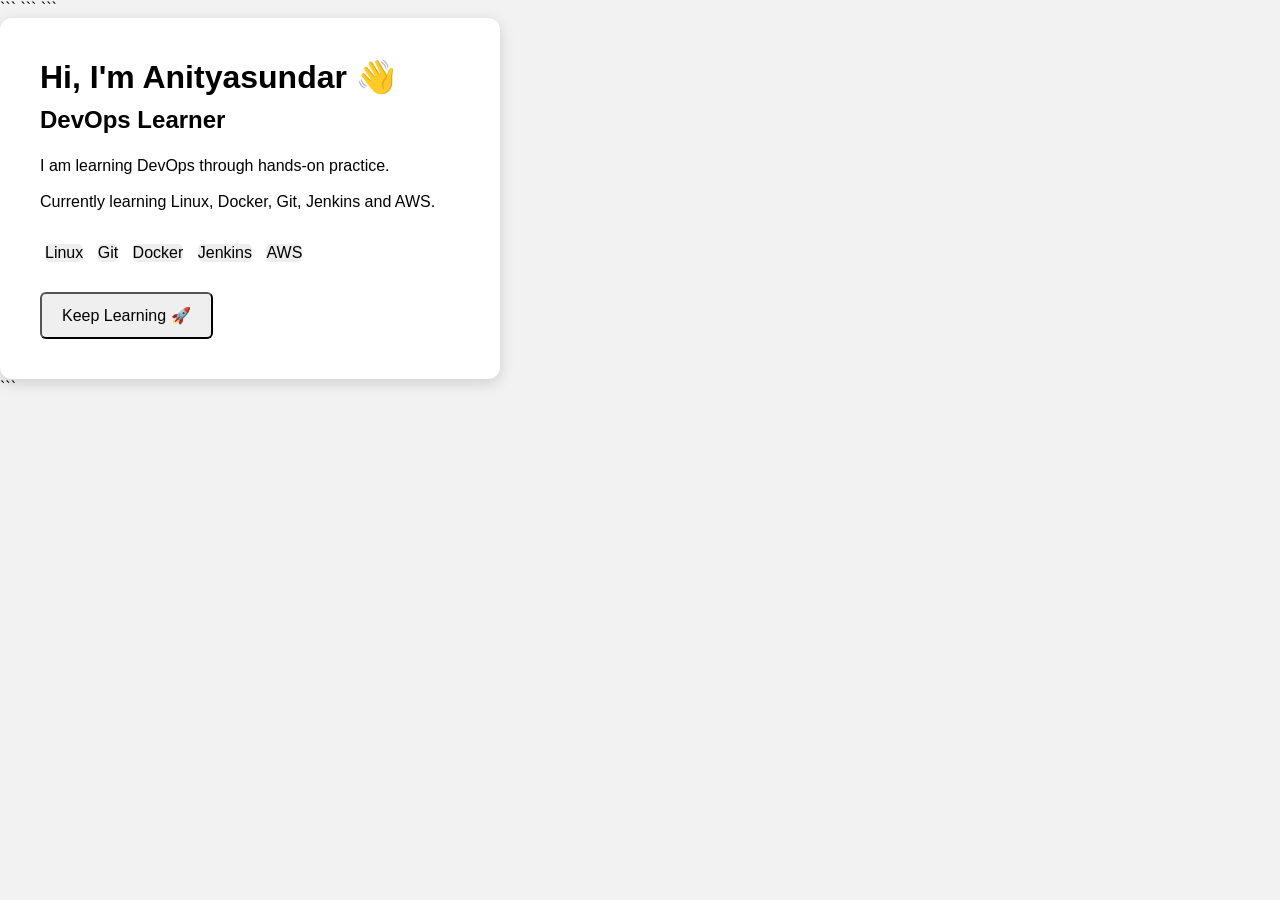
==== simple-website/index.html @ 475d5f2b "new" ====
<!DOCTYPE html>

<html lang="en">
<head>
    <meta charset="UTF-8">
    <meta name="viewport" content="width=device-width, initial-scale=1.0">
    <title>My DevOps Profile</title>

```
<link rel="stylesheet" href="style.css">
```

</head>

<body>

```
<div class="profile-card">

    <h1>Hi, I'm Anityasundar 👋</h1>

    <h2>DevOps Learner</h2>

    <p>
        I am learning DevOps through hands-on practice.
    </p>

    <p>
        Currently learning Linux, Docker, Git, Jenkins and AWS.
    </p>

    <div class="skills">
        <span>Linux</span>
        <span>Git</span>
        <span>Docker</span>
        <span>Jenkins</span>
        <span>AWS</span>
    </div>

    <button>Keep Learning 🚀</button>

</div>
```

</body>
</html>
---- simple-website/style.css ----
* {
  margin: 0;
  padding: 0;
  box-sizing: border-box;
  }

body {
font-family: Arial, sans-serif;
background: #f2f2f2;

```
display: flex;
justify-content: center;
align-items: center;

min-height: 100vh;
```

}

.profile-card {
background: white;
width: 500px;
padding: 40px;

```
text-align: center;

border-radius: 12px;
box-shadow: 0 4px 15px rgba(0, 0, 0, 0.15);
```

}

h1 {
margin-bottom: 10px;
}

h2 {
margin-bottom: 20px;
}

p {
margin-bottom: 12px;
line-height: 1.5;
}

.skills {
margin: 25px 0;
}

.skills span {
display: inline-block;

```
padding: 8px 12px;
margin: 5px;

border-radius: 5px;
background: #eeeeee;
```

}

button {
padding: 12px 20px;

```
border: none;
border-radius: 6px;

cursor: pointer;
font-size: 16px;
```

}
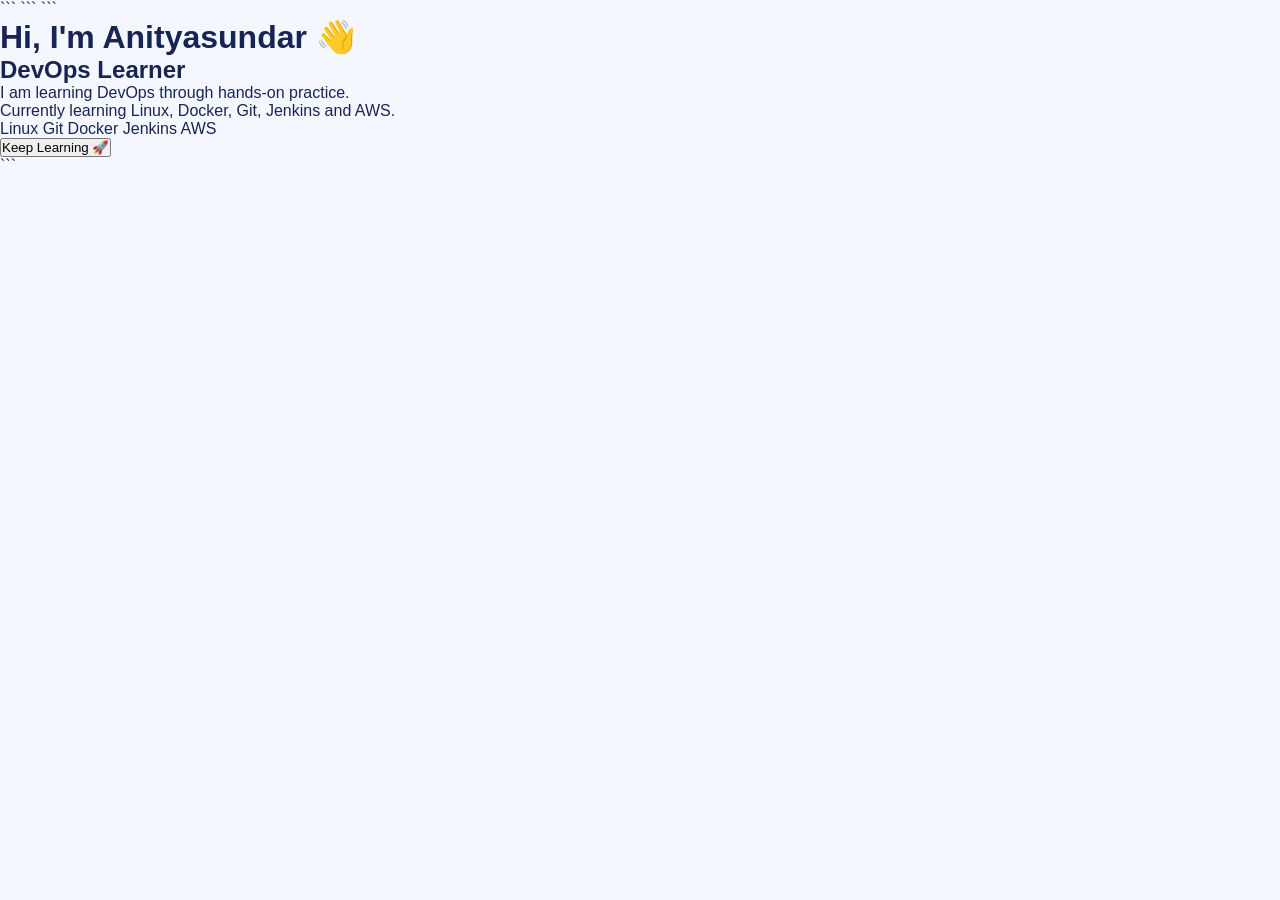
==== commit cd437c38: "NewVersion:2.0" ====
--- a/simple-website/index.html
+++ b/simple-website/index.html
@@ -37,7 +37,9 @@
         <span>AWS</span>
     </div>
 
-    <button>Keep Learning 🚀</button>
+    <button onclick="window.location.href='learning.html'">
+    Keep Learning 🚀
+</button>
 
 </div>
 ```
--- a/simple-website/style.css
+++ b/simple-website/style.css
@@ -1,77 +1,442 @@
 * {
-  margin: 0;
-  padding: 0;
-  box-sizing: border-box;
-  }
+    margin: 0;
+    padding: 0;
+    box-sizing: border-box;
+}
 
 body {
-font-family: Arial, sans-serif;
-background: #f2f2f2;
-
-```
-display: flex;
-justify-content: center;
-align-items: center;
-
-min-height: 100vh;
-```
-
-}
-
-.profile-card {
-background: white;
-width: 500px;
-padding: 40px;
-
-```
-text-align: center;
-
-border-radius: 12px;
-box-shadow: 0 4px 15px rgba(0, 0, 0, 0.15);
-```
-
-}
-
-h1 {
-margin-bottom: 10px;
-}
-
-h2 {
-margin-bottom: 20px;
-}
-
-p {
-margin-bottom: 12px;
-line-height: 1.5;
-}
-
-.skills {
-margin: 25px 0;
-}
-
-.skills span {
-display: inline-block;
-
-```
-padding: 8px 12px;
-margin: 5px;
-
-border-radius: 5px;
-background: #eeeeee;
-```
-
-}
-
-button {
-padding: 12px 20px;
-
-```
-border: none;
-border-radius: 6px;
-
-cursor: pointer;
-font-size: 16px;
-```
-
-}
-
+    font-family: Arial, sans-serif;
+    background: #f5f7ff;
+    color: #172554;
+}
+
+
+/* =========================
+   NAVBAR
+========================= */
+
+.navbar {
+    height: 70px;
+
+    background: linear-gradient(
+        90deg,
+        #111827,
+        #1e3a8a
+    );
+
+    color: white;
+
+    display: flex;
+    align-items: center;
+    justify-content: space-between;
+
+    padding: 0 8%;
+}
+
+.logo {
+    font-size: 24px;
+    font-weight: bold;
+}
+
+.logo span {
+    color: #38bdf8;
+}
+
+.nav-links {
+    display: flex;
+    gap: 30px;
+}
+
+.nav-links a {
+    color: white;
+    text-decoration: none;
+    font-weight: bold;
+
+    padding: 10px 16px;
+
+    border-radius: 20px;
+}
+
+.nav-links a:hover {
+    background: #2563eb;
+}
+
+
+/* =========================
+   HERO
+========================= */
+
+.hero {
+    min-height: 280px;
+
+    background:
+        linear-gradient(
+            135deg,
+            #172554,
+            #312e81,
+            #7c3aed
+        );
+
+    color: white;
+
+    display: flex;
+    align-items: center;
+    justify-content: space-between;
+
+    padding: 50px 10%;
+}
+
+.small-title {
+    color: #facc15;
+
+    font-weight: bold;
+
+    letter-spacing: 2px;
+
+    margin-bottom: 15px;
+}
+
+.hero h1 {
+    font-size: 52px;
+
+    line-height: 1.1;
+
+    margin-bottom: 20px;
+}
+
+.hero h1 span {
+    display: block;
+
+    background: linear-gradient(
+        90deg,
+        #facc15,
+        #fb7185,
+        #c084fc
+    );
+
+    -webkit-background-clip: text;
+    color: transparent;
+}
+
+.hero p {
+    font-size: 20px;
+}
+
+.rocket {
+    font-size: 120px;
+
+    transform: rotate(-15deg);
+
+    animation: float 3s infinite ease-in-out;
+}
+
+@keyframes float {
+
+    0% {
+        transform: translateY(0) rotate(-15deg);
+    }
+
+    50% {
+        transform: translateY(-15px) rotate(-10deg);
+    }
+
+    100% {
+        transform: translateY(0) rotate(-15deg);
+    }
+}
+
+
+/* =========================
+   LEARNING SECTION
+========================= */
+
+.learning-section {
+    padding: 50px 8%;
+}
+
+.learning-section h2 {
+    font-size: 34px;
+
+    margin-bottom: 10px;
+}
+
+.subtitle {
+    color: #64748b;
+
+    margin-bottom: 30px;
+
+    font-size: 17px;
+}
+
+
+/* =========================
+   CARDS
+========================= */
+
+.cards {
+    display: grid;
+
+    grid-template-columns:
+        repeat(4, 1fr);
+
+    gap: 20px;
+}
+
+.card {
+    min-height: 230px;
+
+    padding: 28px;
+
+    border-radius: 20px;
+
+    position: relative;
+
+    transition:
+        transform 0.3s,
+        box-shadow 0.3s;
+
+    color: #172554;
+}
+
+.card:hover {
+    transform: translateY(-8px);
+
+    box-shadow:
+        0 15px 30px
+        rgba(0, 0, 0, 0.15);
+}
+
+.icon {
+    font-size: 55px;
+
+    margin-bottom: 15px;
+}
+
+.card h3 {
+    font-size: 25px;
+
+    margin-bottom: 10px;
+}
+
+.card p {
+    line-height: 1.5;
+
+    color: #334155;
+}
+
+.arrow {
+    position: absolute;
+
+    right: 20px;
+    bottom: 20px;
+
+    width: 38px;
+    height: 38px;
+
+    border-radius: 50%;
+
+    background: white;
+
+    display: flex;
+    align-items: center;
+    justify-content: center;
+
+    font-size: 22px;
+    font-weight: bold;
+}
+
+
+/* Individual colors */
+
+.docker {
+    background: linear-gradient(
+        135deg,
+        #bae6fd,
+        #dbeafe
+    );
+}
+
+.kubernetes {
+    background: linear-gradient(
+        135deg,
+        #ddd6fe,
+        #ede9fe
+    );
+}
+
+.aws {
+    background: linear-gradient(
+        135deg,
+        #fef3c7,
+        #fde68a
+    );
+}
+
+.jenkins {
+    background: linear-gradient(
+        135deg,
+        #fecdd3,
+        #fce7f3
+    );
+}
+
+.terraform {
+    background: linear-gradient(
+        135deg,
+        #bbf7d0,
+        #d1fae5
+    );
+}
+
+.linux {
+    background: linear-gradient(
+        135deg,
+        #bfdbfe,
+        #dbeafe
+    );
+}
+
+.git {
+    background: linear-gradient(
+        135deg,
+        #fed7aa,
+        #ffedd5
+    );
+}
+
+.networking {
+    background: linear-gradient(
+        135deg,
+        #ddd6fe,
+        #f3e8ff
+    );
+}
+
+
+/* =========================
+   QUOTE
+========================= */
+
+.quote {
+    margin: 20px 8% 40px;
+
+    padding: 30px;
+
+    text-align: center;
+
+    border-radius: 25px;
+
+    background: linear-gradient(
+        90deg,
+        #dbeafe,
+        #fce7f3,
+        #dcfce7
+    );
+}
+
+.quote div {
+    font-size: 40px;
+}
+
+.quote p {
+    font-size: 20px;
+
+    font-weight: bold;
+
+    margin: 10px;
+}
+
+.quote span {
+    color: #64748b;
+}
+
+
+/* =========================
+   BACK BUTTON
+========================= */
+
+.back {
+    text-align: center;
+
+    margin-bottom: 40px;
+}
+
+.back a {
+    display: inline-block;
+
+    padding: 14px 25px;
+
+    border: 2px solid #6366f1;
+
+    border-radius: 30px;
+
+    color: #4f46e5;
+
+    text-decoration: none;
+
+    font-weight: bold;
+}
+
+.back a:hover {
+    background: #6366f1;
+
+    color: white;
+}
+
+
+/* =========================
+   FOOTER
+========================= */
+
+footer {
+    background: #172554;
+
+    color: white;
+
+    text-align: center;
+
+    padding: 25px;
+}
+
+
+/* =========================
+   MOBILE
+========================= */
+
+@media (max-width: 900px) {
+
+    .cards {
+        grid-template-columns:
+            repeat(2, 1fr);
+    }
+
+    .hero h1 {
+        font-size: 40px;
+    }
+
+}
+
+
+@media (max-width: 600px) {
+
+    .navbar {
+        padding: 0 5%;
+    }
+
+    .nav-links {
+        gap: 5px;
+    }
+
+    .hero {
+        flex-direction: column;
+
+        text-align: center;
+
+        gap: 20px;
+    }
+
+    .cards {
+        grid-template-columns: 1fr;
+    }
+
+}
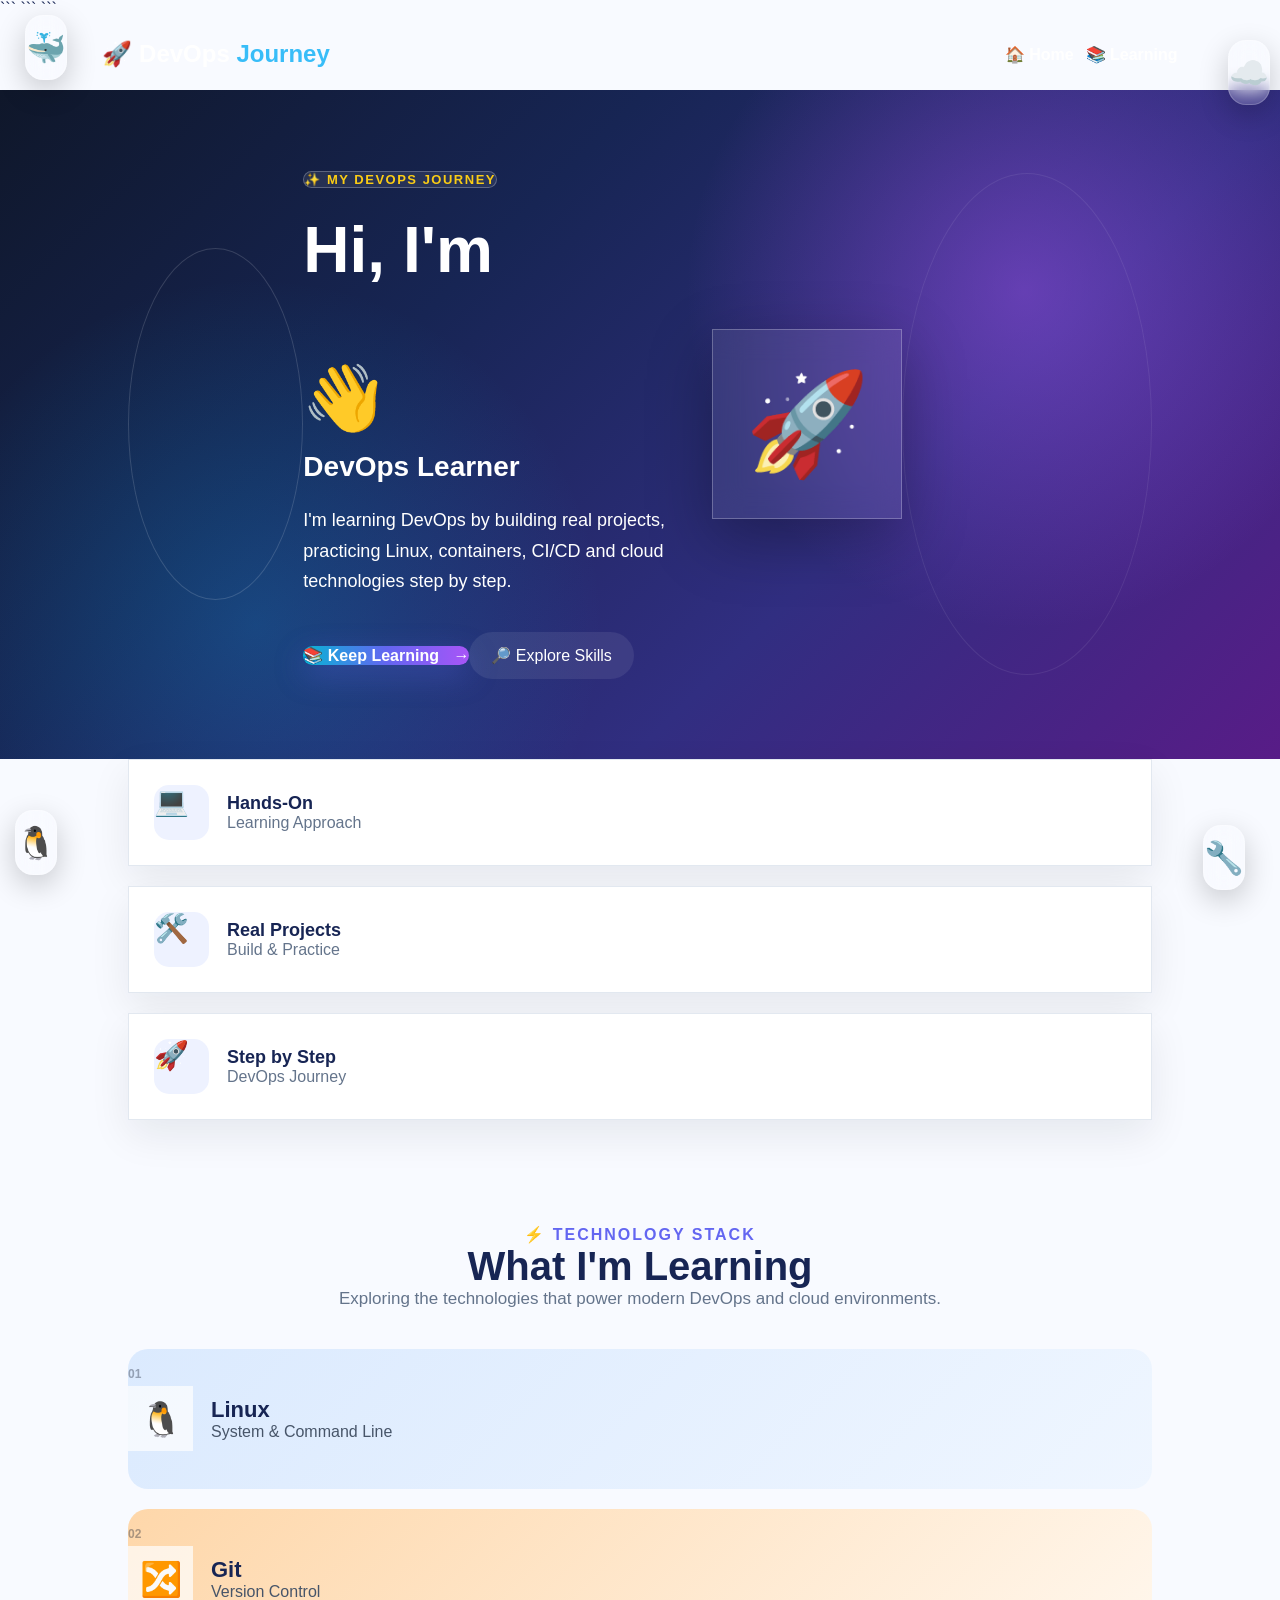
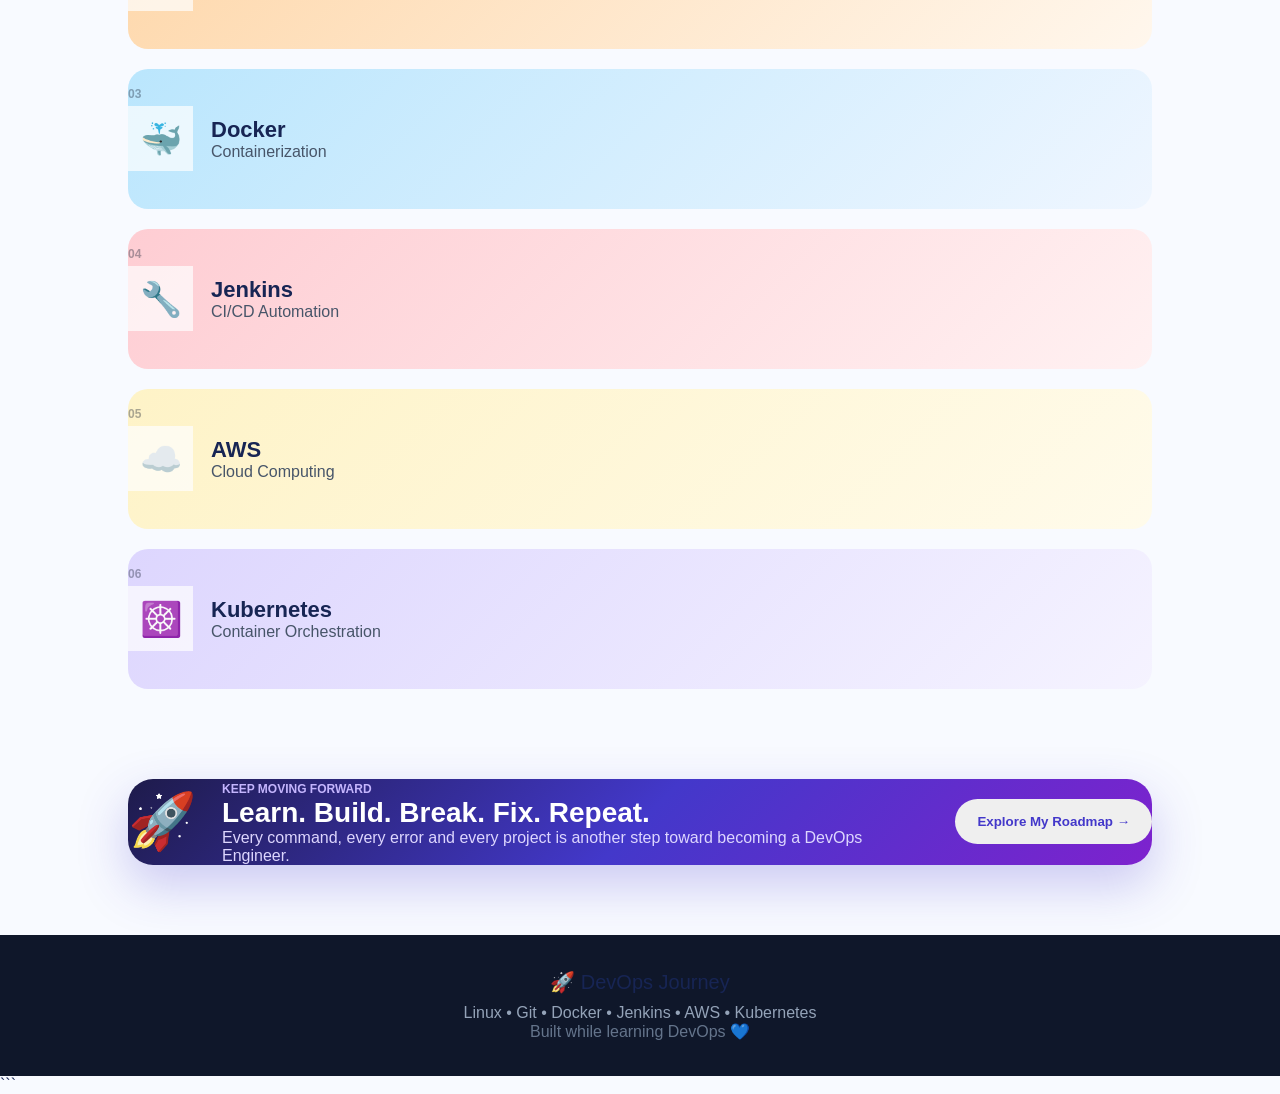
==== commit bf2c4892: "another update" ====
--- a/simple-website/index.html
+++ b/simple-website/index.html
@@ -1,12 +1,14 @@
 <!DOCTYPE html>
 
 <html lang="en">
+
 <head>
     <meta charset="UTF-8">
     <meta name="viewport" content="width=device-width, initial-scale=1.0">
-    <title>My DevOps Profile</title>
 
 ```
+<title>My DevOps Journey</title>
+
 <link rel="stylesheet" href="style.css">
 ```
 
@@ -15,33 +17,335 @@
 <body>
 
 ```
-<div class="profile-card">
-
-    <h1>Hi, I'm Anityasundar 👋</h1>
-
-    <h2>DevOps Learner</h2>
+<!-- =========================
+     NAVBAR
+========================== -->
+
+<nav class="navbar">
+
+    <div class="logo">
+        🚀 DevOps <span>Journey</span>
+    </div>
+
+    <div class="nav-links">
+        <a href="index.html">🏠 Home</a>
+        <a href="learning.html">📚 Learning</a>
+    </div>
+
+</nav>
+
+
+<!-- =========================
+     HERO
+========================== -->
+
+<section class="profile-hero">
+
+    <div class="hero-content">
+
+        <div class="version-badge">
+            ✨ MY DEVOPS JOURNEY
+        </div>
+
+        <h1>
+            Hi, I'm
+            <span>Anityasundar</span> 👋
+        </h1>
+
+        <h2>
+            DevOps Learner
+        </h2>
+
+        <p class="intro">
+            I'm learning DevOps by building real projects,
+            practicing Linux, containers, CI/CD and cloud
+            technologies step by step.
+        </p>
+
+        <div class="hero-buttons">
+
+            <button
+                class="primary-btn"
+                onclick="window.location.href='learning.html'">
+
+                📚 Keep Learning
+                <span>→</span>
+
+            </button>
+
+            <a href="#skills" class="secondary-btn">
+                🔎 Explore Skills
+            </a>
+
+        </div>
+
+    </div>
+
+
+    <!-- =========================
+         DEVOPS VISUAL
+    ========================== -->
+
+    <div class="devops-visual">
+
+        <div class="glow"></div>
+
+        <div class="main-circle">
+            🚀
+        </div>
+
+        <div class="floating-icon icon-one">
+            🐳
+        </div>
+
+        <div class="floating-icon icon-two">
+            ☁️
+        </div>
+
+        <div class="floating-icon icon-three">
+            🐧
+        </div>
+
+        <div class="floating-icon icon-four">
+            🔧
+        </div>
+
+    </div>
+
+</section>
+
+
+<!-- =========================
+     STATS
+========================== -->
+
+<section class="stats">
+
+    <div class="stat-card">
+
+        <div class="stat-icon">
+            💻
+        </div>
+
+        <div>
+            <h3>Hands-On</h3>
+            <p>Learning Approach</p>
+        </div>
+
+    </div>
+
+
+    <div class="stat-card">
+
+        <div class="stat-icon">
+            🛠️
+        </div>
+
+        <div>
+            <h3>Real Projects</h3>
+            <p>Build & Practice</p>
+        </div>
+
+    </div>
+
+
+    <div class="stat-card">
+
+        <div class="stat-icon">
+            🚀
+        </div>
+
+        <div>
+            <h3>Step by Step</h3>
+            <p>DevOps Journey</p>
+        </div>
+
+    </div>
+
+</section>
+
+
+<!-- =========================
+     SKILLS
+========================== -->
+
+<section class="skills-section" id="skills">
+
+    <div class="section-heading">
+
+        <span>⚡ TECHNOLOGY STACK</span>
+
+        <h2>
+            What I'm Learning
+        </h2>
+
+        <p>
+            Exploring the technologies that power
+            modern DevOps and cloud environments.
+        </p>
+
+    </div>
+
+
+    <div class="skill-grid">
+
+
+        <div class="skill-card linux-card">
+
+            <div class="skill-icon">
+                🐧
+            </div>
+
+            <div>
+                <h3>Linux</h3>
+                <p>System & Command Line</p>
+            </div>
+
+            <span>01</span>
+
+        </div>
+
+
+        <div class="skill-card git-card">
+
+            <div class="skill-icon">
+                🔀
+            </div>
+
+            <div>
+                <h3>Git</h3>
+                <p>Version Control</p>
+            </div>
+
+            <span>02</span>
+
+        </div>
+
+
+        <div class="skill-card docker-card">
+
+            <div class="skill-icon">
+                🐳
+            </div>
+
+            <div>
+                <h3>Docker</h3>
+                <p>Containerization</p>
+            </div>
+
+            <span>03</span>
+
+        </div>
+
+
+        <div class="skill-card jenkins-card">
+
+            <div class="skill-icon">
+                🔧
+            </div>
+
+            <div>
+                <h3>Jenkins</h3>
+                <p>CI/CD Automation</p>
+            </div>
+
+            <span>04</span>
+
+        </div>
+
+
+        <div class="skill-card aws-card">
+
+            <div class="skill-icon">
+                ☁️
+            </div>
+
+            <div>
+                <h3>AWS</h3>
+                <p>Cloud Computing</p>
+            </div>
+
+            <span>05</span>
+
+        </div>
+
+
+        <div class="skill-card kubernetes-card">
+
+            <div class="skill-icon">
+                ☸️
+            </div>
+
+            <div>
+                <h3>Kubernetes</h3>
+                <p>Container Orchestration</p>
+            </div>
+
+            <span>06</span>
+
+        </div>
+
+    </div>
+
+</section>
+
+
+<!-- =========================
+     LEARNING MESSAGE
+========================== -->
+
+<section class="learning-banner">
+
+    <div class="banner-icon">
+        🚀
+    </div>
+
+    <div class="banner-text">
+
+        <span>
+            KEEP MOVING FORWARD
+        </span>
+
+        <h2>
+            Learn. Build. Break. Fix. Repeat.
+        </h2>
+
+        <p>
+            Every command, every error and every project
+            is another step toward becoming a DevOps Engineer.
+        </p>
+
+    </div>
+
+    <button
+        onclick="window.location.href='learning.html'">
+
+        Explore My Roadmap →
+        
+    </button>
+
+</section>
+
+
+<!-- =========================
+     FOOTER
+========================== -->
+
+<footer>
+
+    <div>
+        🚀 DevOps Journey
+    </div>
 
     <p>
-        I am learning DevOps through hands-on practice.
+        Linux • Git • Docker • Jenkins • AWS • Kubernetes
     </p>
 
-    <p>
-        Currently learning Linux, Docker, Git, Jenkins and AWS.
-    </p>
-
-    <div class="skills">
-        <span>Linux</span>
-        <span>Git</span>
-        <span>Docker</span>
-        <span>Jenkins</span>
-        <span>AWS</span>
-    </div>
-
-    <button onclick="window.location.href='learning.html'">
-    Keep Learning 🚀
-</button>
-
-</div>
+    <span>
+        Built while learning DevOps 💙
+    </span>
+
+</footer>
 ```
 
 </body>
--- a/simple-website/style.css
+++ b/simple-website/style.css
@@ -1,442 +1,1388 @@
 * {
-    margin: 0;
-    padding: 0;
-    box-sizing: border-box;
+  margin: 0;
+  padding: 0;
+  box-sizing: border-box;
+  }
+
+html {
+scroll-behavior: smooth;
 }
 
 body {
-    font-family: Arial, sans-serif;
-    background: #f5f7ff;
-    color: #172554;
-}
-
+font-family: Arial, sans-serif;
+background: #f8faff;
+color: #172554;
+}
 
 /* =========================
-   NAVBAR
+NAVBAR
 ========================= */
 
 .navbar {
-    height: 70px;
-
-    background: linear-gradient(
-        90deg,
-        #111827,
-        #1e3a8a
+height: 72px;
+
+```
+background: linear-gradient(
+    90deg,
+    #0f172a,
+    #1e1b4b,
+    #312e81
+);
+
+color: white;
+
+display: flex;
+align-items: center;
+justify-content: space-between;
+
+padding: 0 8%;
+
+position: relative;
+z-index: 10;
+```
+
+}
+
+.logo {
+font-size: 24px;
+font-weight: bold;
+}
+
+.logo span {
+color: #38bdf8;
+}
+
+.nav-links {
+display: flex;
+gap: 12px;
+}
+
+.nav-links a {
+color: white;
+text-decoration: none;
+font-weight: bold;
+
+```
+padding: 10px 17px;
+
+border-radius: 25px;
+
+transition: 0.3s;
+```
+
+}
+
+.nav-links a:hover {
+background: #4f46e5;
+transform: translateY(-2px);
+}
+
+/* =========================
+MODERN PROFILE HERO
+========================= */
+
+.profile-hero {
+min-height: 600px;
+
+```
+position: relative;
+overflow: hidden;
+
+display: flex;
+align-items: center;
+justify-content: space-between;
+
+padding: 80px 10%;
+
+color: white;
+
+background:
+    radial-gradient(
+        circle at 80% 30%,
+        rgba(168, 85, 247, 0.45),
+        transparent 30%
+    ),
+    radial-gradient(
+        circle at 20% 80%,
+        rgba(14, 165, 233, 0.25),
+        transparent 30%
+    ),
+    linear-gradient(
+        135deg,
+        #0f172a,
+        #172554,
+        #312e81,
+        #581c87
     );
-
-    color: white;
-
-    display: flex;
-    align-items: center;
-    justify-content: space-between;
-
-    padding: 0 8%;
+```
+
+}
+
+/* Decorative circles */
+
+.profile-hero::before {
+content: "";
+
+```
+position: absolute;
+
+width: 350px;
+height: 350px;
+
+border: 1px solid rgba(255,255,255,0.15);
+
+border-radius: 50%;
+
+right: -100px;
+top: -100px;
+```
+
+}
+
+.profile-hero::after {
+content: "";
+
+```
+position: absolute;
+
+width: 500px;
+height: 500px;
+
+border: 1px solid rgba(255,255,255,0.08);
+
+border-radius: 50%;
+
+left: -250px;
+bottom: -300px;
+```
+
+}
+
+/* =========================
+HERO CONTENT
+========================= */
+
+.hero-content {
+max-width: 650px;
+
+```
+position: relative;
+
+z-index: 2;
+```
+
+}
+
+.version-badge {
+display: inline-block;
+
+```
+padding: 9px 18px;
+
+border: 1px solid rgba(255,255,255,0.25);
+
+border-radius: 30px;
+
+background: rgba(255,255,255,0.08);
+
+backdrop-filter: blur(10px);
+
+color: #facc15;
+
+font-size: 13px;
+
+font-weight: bold;
+
+letter-spacing: 1.5px;
+
+margin-bottom: 25px;
+```
+
+}
+
+.hero-content h1 {
+font-size: 64px;
+
+```
+line-height: 1.05;
+
+margin-bottom: 15px;
+```
+
+}
+
+.hero-content h1 span {
+display: block;
+
+```
+background: linear-gradient(
+    90deg,
+    #38bdf8,
+    #a78bfa,
+    #f472b6
+);
+
+-webkit-background-clip: text;
+color: transparent;
+```
+
+}
+
+.hero-content h2 {
+font-size: 28px;
+
+```
+color: #c4b5fd;
+
+margin-bottom: 22px;
+```
+
+}
+
+.intro {
+max-width: 600px;
+
+```
+color: #cbd5e1;
+
+font-size: 18px;
+
+line-height: 1.7;
+
+margin-bottom: 35px;
+```
+
+}
+
+/* =========================
+BUTTONS
+========================= */
+
+.hero-buttons {
+display: flex;
+align-items: center;
+
+```
+gap: 15px;
+```
+
+}
+
+.primary-btn {
+border: none;
+
+```
+padding: 16px 25px;
+
+border-radius: 30px;
+
+background: linear-gradient(
+    90deg,
+    #06b6d4,
+    #6366f1,
+    #a855f7
+);
+
+color: white;
+
+font-size: 16px;
+
+font-weight: bold;
+
+cursor: pointer;
+
+box-shadow:
+    0 10px 30px rgba(99,102,241,0.35);
+
+transition: 0.3s;
+```
+
+}
+
+.primary-btn span {
+margin-left: 10px;
+}
+
+.primary-btn:hover {
+transform: translateY(-4px);
+
+```
+box-shadow:
+    0 15px 35px rgba(99,102,241,0.5);
+```
+
+}
+
+.secondary-btn {
+padding: 14px 22px;
+
+```
+border: 1px solid rgba(255,255,255,0.3);
+
+border-radius: 30px;
+
+color: white;
+
+text-decoration: none;
+
+background: rgba(255,255,255,0.08);
+
+transition: 0.3s;
+```
+
+}
+
+.secondary-btn:hover {
+background: rgba(255,255,255,0.18);
+
+```
+transform: translateY(-3px);
+```
+
+}
+
+/* =========================
+DEVOPS VISUAL
+========================= */
+
+.devops-visual {
+width: 350px;
+height: 350px;
+
+```
+position: relative;
+
+display: flex;
+align-items: center;
+justify-content: center;
+```
+
+}
+
+.glow {
+position: absolute;
+
+```
+width: 250px;
+height: 250px;
+
+border-radius: 50%;
+
+background: #6366f1;
+
+filter: blur(80px);
+
+opacity: 0.45;
+```
+
+}
+
+.main-circle {
+width: 190px;
+height: 190px;
+
+```
+border-radius: 50%;
+
+display: flex;
+align-items: center;
+justify-content: center;
+
+font-size: 100px;
+
+background: rgba(255,255,255,0.08);
+
+border: 1px solid rgba(255,255,255,0.25);
+
+backdrop-filter: blur(15px);
+
+box-shadow:
+    0 20px 60px rgba(0,0,0,0.3);
+
+animation: float 4s ease-in-out infinite;
+
+z-index: 2;
+```
+
+}
+
+.floating-icon {
+position: absolute;
+
+```
+width: 65px;
+height: 65px;
+
+display: flex;
+align-items: center;
+justify-content: center;
+
+border-radius: 18px;
+
+background: rgba(255,255,255,0.12);
+
+border: 1px solid rgba(255,255,255,0.2);
+
+backdrop-filter: blur(10px);
+
+font-size: 32px;
+
+box-shadow:
+    0 10px 30px rgba(0,0,0,0.2);
+
+animation: float 3s ease-in-out infinite;
+```
+
+}
+
+.icon-one {
+top: 15px;
+left: 25px;
+}
+
+.icon-two {
+top: 40px;
+right: 10px;
+
+```
+animation-delay: 0.5s;
+```
+
+}
+
+.icon-three {
+bottom: 25px;
+left: 15px;
+
+```
+animation-delay: 1s;
+```
+
+}
+
+.icon-four {
+bottom: 10px;
+right: 35px;
+
+```
+animation-delay: 1.5s;
+```
+
+}
+
+@keyframes float {
+
+```
+0% {
+    transform: translateY(0);
+}
+
+50% {
+    transform: translateY(-15px);
+}
+
+100% {
+    transform: translateY(0);
+}
+```
+
+}
+
+/* =========================
+STATS
+========================= */
+
+.stats {
+display: grid;
+
+```
+grid-template-columns: repeat(3, 1fr);
+
+gap: 20px;
+
+padding: 35px 10%;
+
+margin-top: -35px;
+
+position: relative;
+
+z-index: 5;
+```
+
+}
+
+.stat-card {
+background: white;
+
+```
+border-radius: 18px;
+
+padding: 25px;
+
+display: flex;
+
+align-items: center;
+
+gap: 18px;
+
+box-shadow:
+    0 15px 40px rgba(15,23,42,0.08);
+
+border: 1px solid #e2e8f0;
+
+transition: 0.3s;
+```
+
+}
+
+.stat-card:hover {
+transform: translateY(-6px);
+
+```
+box-shadow:
+    0 20px 45px rgba(15,23,42,0.13);
+```
+
+}
+
+.stat-icon {
+width: 55px;
+height: 55px;
+
+```
+display: flex;
+align-items: center;
+justify-content: center;
+
+background: #eef2ff;
+
+border-radius: 15px;
+
+font-size: 28px;
+```
+
+}
+
+.stat-card h3 {
+font-size: 18px;
+
+```
+margin-bottom: 5px;
+```
+
+}
+
+.stat-card p {
+color: #64748b;
+
+```
+font-size: 14px;
+```
+
+}
+
+/* =========================
+SKILLS
+========================= */
+
+.skills-section {
+padding: 70px 10%;
+}
+
+.section-heading {
+text-align: center;
+
+```
+max-width: 650px;
+
+margin: auto auto 40px;
+```
+
+}
+
+.section-heading span {
+color: #6366f1;
+
+```
+font-size: 13px;
+
+font-weight: bold;
+
+letter-spacing: 2px;
+```
+
+}
+
+.section-heading h2 {
+font-size: 40px;
+
+```
+margin: 12px 0;
+```
+
+}
+
+.section-heading p {
+color: #64748b;
+
+```
+line-height: 1.6;
+
+font-size: 17px;
+```
+
+}
+
+/* =========================
+SKILL GRID
+========================= */
+
+.skill-grid {
+display: grid;
+
+```
+grid-template-columns:
+    repeat(3, 1fr);
+
+gap: 20px;
+```
+
+}
+
+.skill-card {
+min-height: 140px;
+
+```
+padding: 25px;
+
+border-radius: 20px;
+
+display: flex;
+
+align-items: center;
+
+gap: 18px;
+
+position: relative;
+
+overflow: hidden;
+
+transition: 0.3s;
+```
+
+}
+
+.skill-card:hover {
+transform: translateY(-7px);
+
+```
+box-shadow:
+    0 18px 40px rgba(0,0,0,0.1);
+```
+
+}
+
+.skill-icon {
+width: 65px;
+height: 65px;
+
+```
+border-radius: 18px;
+
+background: rgba(255,255,255,0.7);
+
+display: flex;
+align-items: center;
+justify-content: center;
+
+font-size: 34px;
+```
+
+}
+
+.skill-card h3 {
+font-size: 22px;
+
+```
+margin-bottom: 6px;
+```
+
+}
+
+.skill-card p {
+color: #475569;
+
+```
+font-size: 14px;
+```
+
+}
+
+.skill-card > span {
+position: absolute;
+
+```
+right: 20px;
+top: 18px;
+
+font-size: 12px;
+
+font-weight: bold;
+
+color: rgba(15,23,42,0.35);
+```
+
+}
+
+/* Skill Colors */
+
+.linux-card {
+background: linear-gradient(
+135deg,
+#dbeafe,
+#eff6ff
+);
+}
+
+.git-card {
+background: linear-gradient(
+135deg,
+#fed7aa,
+#fff7ed
+);
+}
+
+.docker-card {
+background: linear-gradient(
+135deg,
+#bae6fd,
+#eff6ff
+);
+}
+
+.jenkins-card {
+background: linear-gradient(
+135deg,
+#fecdd3,
+#fff1f2
+);
+}
+
+.aws-card {
+background: linear-gradient(
+135deg,
+#fef3c7,
+#fffbeb
+);
+}
+
+.kubernetes-card {
+background: linear-gradient(
+135deg,
+#ddd6fe,
+#f5f3ff
+);
+}
+
+/* =========================
+LEARNING BANNER
+========================= */
+
+.learning-banner {
+margin: 20px 10% 70px;
+
+```
+padding: 35px 40px;
+
+border-radius: 25px;
+
+color: white;
+
+display: flex;
+
+align-items: center;
+
+gap: 25px;
+
+background:
+    linear-gradient(
+        135deg,
+        #1e1b4b,
+        #4338ca,
+        #7e22ce
+    );
+
+box-shadow:
+    0 20px 50px rgba(67,56,202,0.25);
+```
+
+}
+
+.banner-icon {
+font-size: 55px;
+}
+
+.banner-text {
+flex: 1;
+}
+
+.banner-text span {
+font-size: 12px;
+
+```
+letter-spacing: 2px;
+
+color: #c4b5fd;
+
+font-weight: bold;
+```
+
+}
+
+.banner-text h2 {
+font-size: 28px;
+
+```
+margin: 7px 0;
+```
+
+}
+
+.banner-text p {
+color: #ddd6fe;
+
+```
+line-height: 1.5;
+```
+
+}
+
+.learning-banner button {
+border: none;
+
+```
+background: white;
+
+color: #4338ca;
+
+padding: 15px 22px;
+
+border-radius: 30px;
+
+font-weight: bold;
+
+cursor: pointer;
+
+white-space: nowrap;
+
+transition: 0.3s;
+```
+
+}
+
+.learning-banner button:hover {
+transform: translateY(-4px);
+
+```
+box-shadow:
+    0 10px 25px rgba(0,0,0,0.2);
+```
+
+}
+
+/* =========================
+FOOTER
+========================= */
+
+footer {
+background: #0f172a;
+
+```
+color: white;
+
+text-align: center;
+
+padding: 35px 20px;
+```
+
+}
+
+footer div {
+font-size: 20px;
+
+```
+font-weight: bold;
+
+margin-bottom: 10px;
+```
+
+}
+
+footer p {
+color: #94a3b8;
+
+```
+margin-bottom: 10px;
+```
+
+}
+
+footer span {
+color: #64748b;
+
+```
+font-size: 13px;
+```
+
+}
+
+/* =========================
+LEARNING.HTML COMPATIBILITY
+========================= */
+
+.hero {
+min-height: 280px;
+
+```
+background:
+    linear-gradient(
+        135deg,
+        #172554,
+        #312e81,
+        #7c3aed
+    );
+
+color: white;
+
+display: flex;
+align-items: center;
+justify-content: space-between;
+
+padding: 50px 10%;
+```
+
+}
+
+.hero-text h1 {
+font-size: 52px;
+
+```
+line-height: 1.1;
+
+margin-bottom: 20px;
+```
+
+}
+
+.hero-text h1 span {
+display: block;
+
+```
+background: linear-gradient(
+    90deg,
+    #facc15,
+    #fb7185,
+    #c084fc
+);
+
+-webkit-background-clip: text;
+
+color: transparent;
+```
+
+}
+
+.small-title {
+color: #facc15;
+
+```
+font-weight: bold;
+
+letter-spacing: 2px;
+
+margin-bottom: 15px;
+```
+
+}
+
+.hero-text > p:last-child {
+font-size: 20px;
+}
+
+.rocket {
+font-size: 120px;
+
+```
+animation: float 3s infinite ease-in-out;
+```
+
+}
+
+.learning-section {
+padding: 50px 8%;
+}
+
+.learning-section h2 {
+font-size: 34px;
+
+```
+margin-bottom: 10px;
+```
+
+}
+
+.subtitle {
+color: #64748b;
+
+```
+margin-bottom: 30px;
+
+font-size: 17px;
+```
+
+}
+
+.cards {
+display: grid;
+
+```
+grid-template-columns:
+    repeat(4, 1fr);
+
+gap: 20px;
+```
+
+}
+
+.card {
+min-height: 230px;
+
+```
+padding: 28px;
+
+border-radius: 20px;
+
+position: relative;
+
+transition:
+    transform 0.3s,
+    box-shadow 0.3s;
+
+color: #172554;
+```
+
+}
+
+.card:hover {
+transform: translateY(-8px);
+
+```
+box-shadow:
+    0 15px 30px
+    rgba(0, 0, 0, 0.15);
+```
+
+}
+
+.icon {
+font-size: 55px;
+
+```
+margin-bottom: 15px;
+```
+
+}
+
+.card h3 {
+font-size: 25px;
+
+```
+margin-bottom: 10px;
+```
+
+}
+
+.card p {
+line-height: 1.5;
+
+```
+color: #334155;
+```
+
+}
+
+.arrow {
+position: absolute;
+
+```
+right: 20px;
+bottom: 20px;
+
+width: 38px;
+height: 38px;
+
+border-radius: 50%;
+
+background: white;
+
+display: flex;
+align-items: center;
+justify-content: center;
+
+font-size: 22px;
+font-weight: bold;
+```
+
+}
+
+.docker {
+background: linear-gradient(135deg,#bae6fd,#dbeafe);
+}
+
+.kubernetes {
+background: linear-gradient(135deg,#ddd6fe,#ede9fe);
+}
+
+.aws {
+background: linear-gradient(135deg,#fef3c7,#fde68a);
+}
+
+.jenkins {
+background: linear-gradient(135deg,#fecdd3,#fce7f3);
+}
+
+.terraform {
+background: linear-gradient(135deg,#bbf7d0,#d1fae5);
+}
+
+.linux {
+background: linear-gradient(135deg,#bfdbfe,#dbeafe);
+}
+
+.git {
+background: linear-gradient(135deg,#fed7aa,#ffedd5);
+}
+
+.networking {
+background: linear-gradient(135deg,#ddd6fe,#f3e8ff);
+}
+
+.quote {
+margin: 20px 8% 40px;
+
+```
+padding: 30px;
+
+text-align: center;
+
+border-radius: 25px;
+
+background: linear-gradient(
+    90deg,
+    #dbeafe,
+    #fce7f3,
+    #dcfce7
+);
+```
+
+}
+
+.quote div {
+font-size: 40px;
+}
+
+.quote p {
+font-size: 20px;
+
+```
+font-weight: bold;
+
+margin: 10px;
+```
+
+}
+
+.quote span {
+color: #64748b;
+}
+
+.back {
+text-align: center;
+
+```
+margin-bottom: 40px;
+```
+
+}
+
+.back a {
+display: inline-block;
+
+```
+padding: 14px 25px;
+
+border: 2px solid #6366f1;
+
+border-radius: 30px;
+
+color: #4f46e5;
+
+text-decoration: none;
+
+font-weight: bold;
+```
+
+}
+
+.back a:hover {
+background: #6366f1;
+
+```
+color: white;
+```
+
+}
+
+/* =========================
+MOBILE
+========================= */
+
+@media (max-width: 900px) {
+
+```
+.profile-hero {
+    padding: 60px 7%;
+}
+
+.hero-content h1 {
+    font-size: 48px;
+}
+
+.devops-visual {
+    width: 280px;
+    height: 280px;
+}
+
+.stats {
+    grid-template-columns: 1fr;
+}
+
+.skill-grid {
+    grid-template-columns: repeat(2, 1fr);
+}
+
+.cards {
+    grid-template-columns: repeat(2, 1fr);
+}
+
+.hero-text h1 {
+    font-size: 40px;
+}
+```
+
+}
+
+@media (max-width: 600px) {
+
+```
+.navbar {
+    padding: 0 5%;
 }
 
 .logo {
+    font-size: 19px;
+}
+
+.nav-links {
+    gap: 2px;
+}
+
+.nav-links a {
+    padding: 8px 10px;
+
+    font-size: 13px;
+}
+
+.profile-hero {
+    min-height: auto;
+
+    flex-direction: column;
+
+    text-align: center;
+
+    gap: 50px;
+
+    padding: 60px 6%;
+}
+
+.hero-content h1 {
+    font-size: 43px;
+}
+
+.hero-content h2 {
     font-size: 24px;
-    font-weight: bold;
-}
-
-.logo span {
-    color: #38bdf8;
-}
-
-.nav-links {
-    display: flex;
-    gap: 30px;
-}
-
-.nav-links a {
-    color: white;
-    text-decoration: none;
-    font-weight: bold;
-
-    padding: 10px 16px;
-
-    border-radius: 20px;
-}
-
-.nav-links a:hover {
-    background: #2563eb;
-}
-
-
-/* =========================
-   HERO
-========================= */
+}
+
+.intro {
+    font-size: 16px;
+}
+
+.hero-buttons {
+    flex-direction: column;
+}
+
+.primary-btn,
+.secondary-btn {
+    width: 100%;
+}
+
+.devops-visual {
+    width: 280px;
+    height: 280px;
+}
+
+.stats {
+    padding: 25px 6%;
+}
+
+.skills-section {
+    padding: 50px 6%;
+}
+
+.section-heading h2 {
+    font-size: 32px;
+}
+
+.skill-grid {
+    grid-template-columns: 1fr;
+}
+
+.learning-banner {
+    margin: 10px 6% 50px;
+
+    flex-direction: column;
+
+    text-align: center;
+
+    padding: 30px 20px;
+}
+
+.learning-banner button {
+    width: 100%;
+}
+
+.cards {
+    grid-template-columns: 1fr;
+}
 
 .hero {
-    min-height: 280px;
-
-    background:
-        linear-gradient(
-            135deg,
-            #172554,
-            #312e81,
-            #7c3aed
-        );
-
-    color: white;
-
-    display: flex;
-    align-items: center;
-    justify-content: space-between;
-
-    padding: 50px 10%;
-}
-
-.small-title {
-    color: #facc15;
-
-    font-weight: bold;
-
-    letter-spacing: 2px;
-
-    margin-bottom: 15px;
-}
-
-.hero h1 {
-    font-size: 52px;
-
-    line-height: 1.1;
-
-    margin-bottom: 20px;
-}
-
-.hero h1 span {
-    display: block;
-
-    background: linear-gradient(
-        90deg,
-        #facc15,
-        #fb7185,
-        #c084fc
-    );
-
-    -webkit-background-clip: text;
-    color: transparent;
-}
-
-.hero p {
-    font-size: 20px;
-}
-
-.rocket {
-    font-size: 120px;
-
-    transform: rotate(-15deg);
-
-    animation: float 3s infinite ease-in-out;
-}
-
-@keyframes float {
-
-    0% {
-        transform: translateY(0) rotate(-15deg);
-    }
-
-    50% {
-        transform: translateY(-15px) rotate(-10deg);
-    }
-
-    100% {
-        transform: translateY(0) rotate(-15deg);
-    }
-}
-
-
-/* =========================
-   LEARNING SECTION
-========================= */
-
-.learning-section {
-    padding: 50px 8%;
-}
-
-.learning-section h2 {
-    font-size: 34px;
-
-    margin-bottom: 10px;
-}
-
-.subtitle {
-    color: #64748b;
-
-    margin-bottom: 30px;
-
-    font-size: 17px;
-}
-
-
-/* =========================
-   CARDS
-========================= */
-
-.cards {
-    display: grid;
-
-    grid-template-columns:
-        repeat(4, 1fr);
+    flex-direction: column;
+
+    text-align: center;
 
     gap: 20px;
 }
-
-.card {
-    min-height: 230px;
-
-    padding: 28px;
-
-    border-radius: 20px;
-
-    position: relative;
-
-    transition:
-        transform 0.3s,
-        box-shadow 0.3s;
-
-    color: #172554;
-}
-
-.card:hover {
-    transform: translateY(-8px);
-
-    box-shadow:
-        0 15px 30px
-        rgba(0, 0, 0, 0.15);
-}
-
-.icon {
-    font-size: 55px;
-
-    margin-bottom: 15px;
-}
-
-.card h3 {
-    font-size: 25px;
-
-    margin-bottom: 10px;
-}
-
-.card p {
-    line-height: 1.5;
-
-    color: #334155;
-}
-
-.arrow {
-    position: absolute;
-
-    right: 20px;
-    bottom: 20px;
-
-    width: 38px;
-    height: 38px;
-
-    border-radius: 50%;
-
-    background: white;
-
-    display: flex;
-    align-items: center;
-    justify-content: center;
-
-    font-size: 22px;
-    font-weight: bold;
-}
-
-
-/* Individual colors */
-
-.docker {
-    background: linear-gradient(
-        135deg,
-        #bae6fd,
-        #dbeafe
-    );
-}
-
-.kubernetes {
-    background: linear-gradient(
-        135deg,
-        #ddd6fe,
-        #ede9fe
-    );
-}
-
-.aws {
-    background: linear-gradient(
-        135deg,
-        #fef3c7,
-        #fde68a
-    );
-}
-
-.jenkins {
-    background: linear-gradient(
-        135deg,
-        #fecdd3,
-        #fce7f3
-    );
-}
-
-.terraform {
-    background: linear-gradient(
-        135deg,
-        #bbf7d0,
-        #d1fae5
-    );
-}
-
-.linux {
-    background: linear-gradient(
-        135deg,
-        #bfdbfe,
-        #dbeafe
-    );
-}
-
-.git {
-    background: linear-gradient(
-        135deg,
-        #fed7aa,
-        #ffedd5
-    );
-}
-
-.networking {
-    background: linear-gradient(
-        135deg,
-        #ddd6fe,
-        #f3e8ff
-    );
-}
-
-
-/* =========================
-   QUOTE
-========================= */
-
-.quote {
-    margin: 20px 8% 40px;
-
-    padding: 30px;
-
-    text-align: center;
-
-    border-radius: 25px;
-
-    background: linear-gradient(
-        90deg,
-        #dbeafe,
-        #fce7f3,
-        #dcfce7
-    );
-}
-
-.quote div {
-    font-size: 40px;
-}
-
-.quote p {
-    font-size: 20px;
-
-    font-weight: bold;
-
-    margin: 10px;
-}
-
-.quote span {
-    color: #64748b;
-}
-
-
-/* =========================
-   BACK BUTTON
-========================= */
-
-.back {
-    text-align: center;
-
-    margin-bottom: 40px;
-}
-
-.back a {
-    display: inline-block;
-
-    padding: 14px 25px;
-
-    border: 2px solid #6366f1;
-
-    border-radius: 30px;
-
-    color: #4f46e5;
-
-    text-decoration: none;
-
-    font-weight: bold;
-}
-
-.back a:hover {
-    background: #6366f1;
-
-    color: white;
-}
-
-
-/* =========================
-   FOOTER
-========================= */
-
-footer {
-    background: #172554;
-
-    color: white;
-
-    text-align: center;
-
-    padding: 25px;
-}
-
-
-/* =========================
-   MOBILE
-========================= */
-
-@media (max-width: 900px) {
-
-    .cards {
-        grid-template-columns:
-            repeat(2, 1fr);
-    }
-
-    .hero h1 {
-        font-size: 40px;
-    }
-
-}
-
-
-@media (max-width: 600px) {
-
-    .navbar {
-        padding: 0 5%;
-    }
-
-    .nav-links {
-        gap: 5px;
-    }
-
-    .hero {
-        flex-direction: column;
-
-        text-align: center;
-
-        gap: 20px;
-    }
-
-    .cards {
-        grid-template-columns: 1fr;
-    }
-
-}
+```
+
+}
+
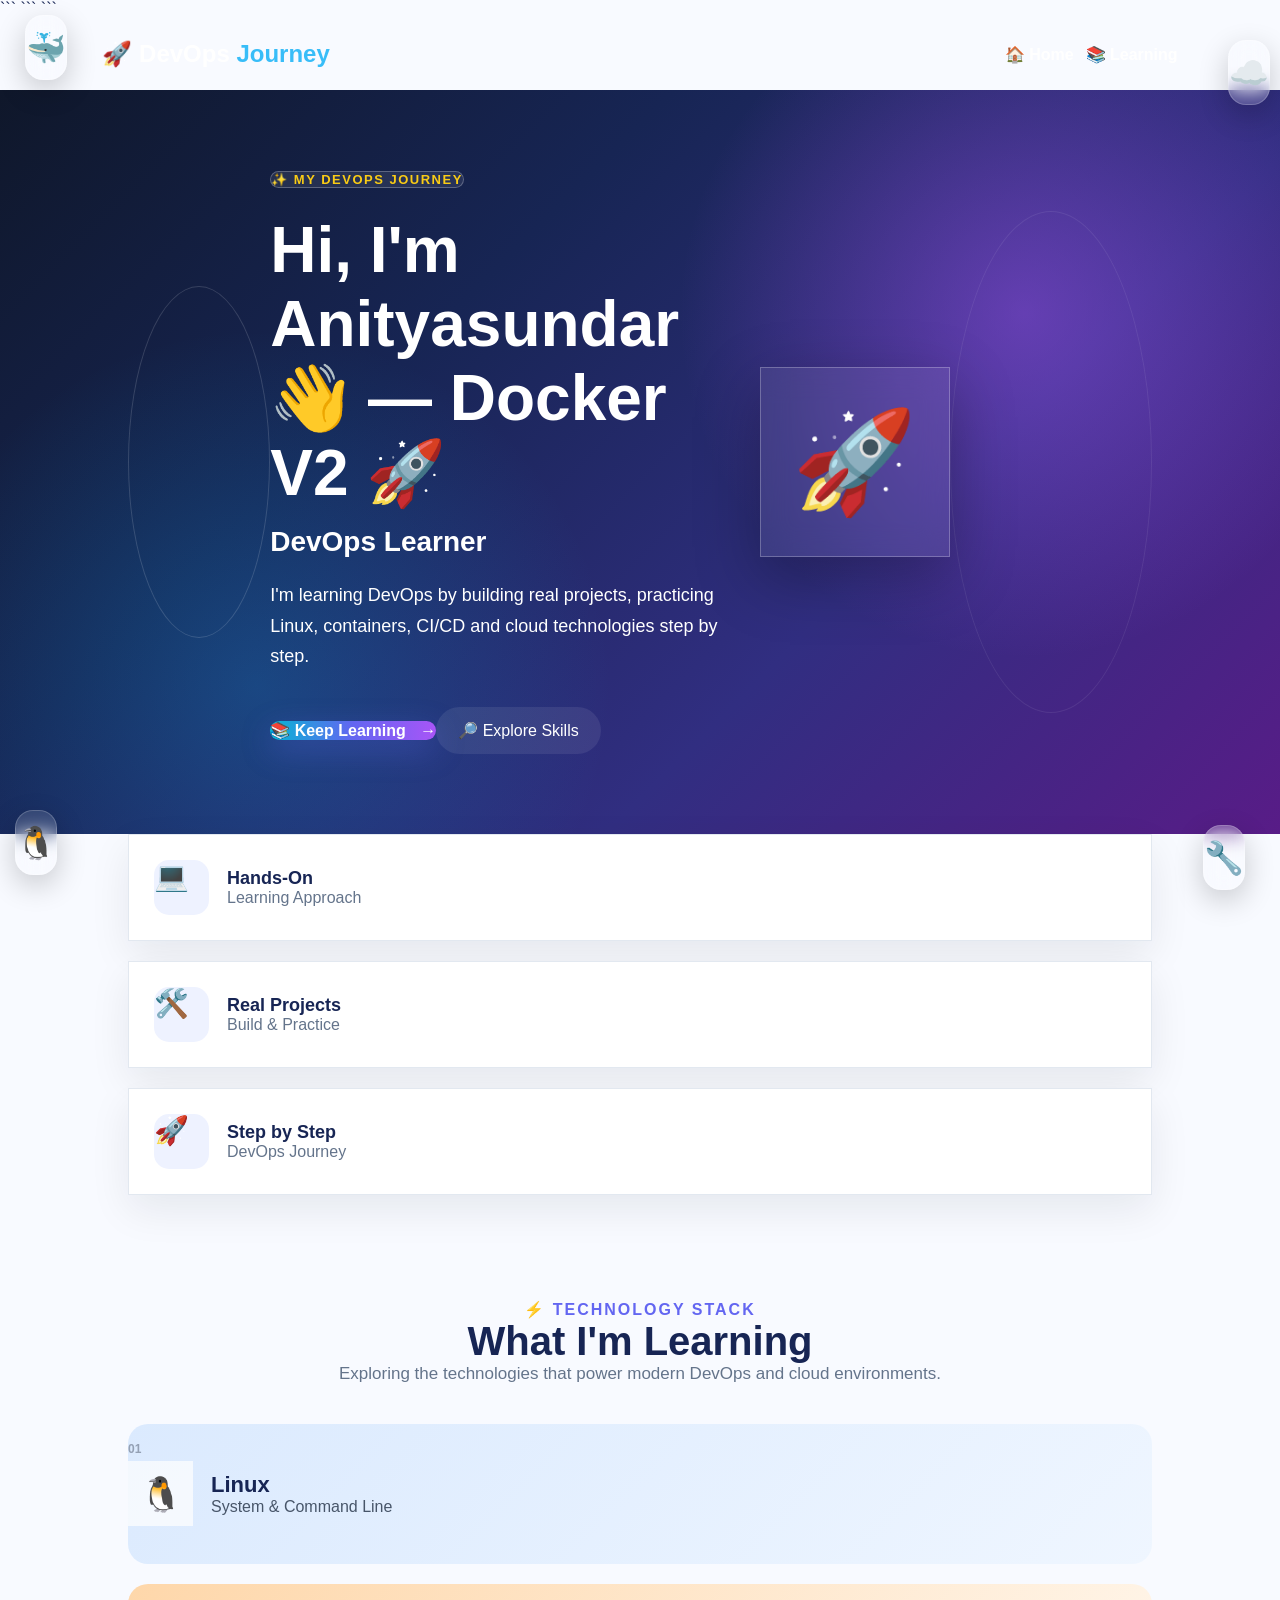
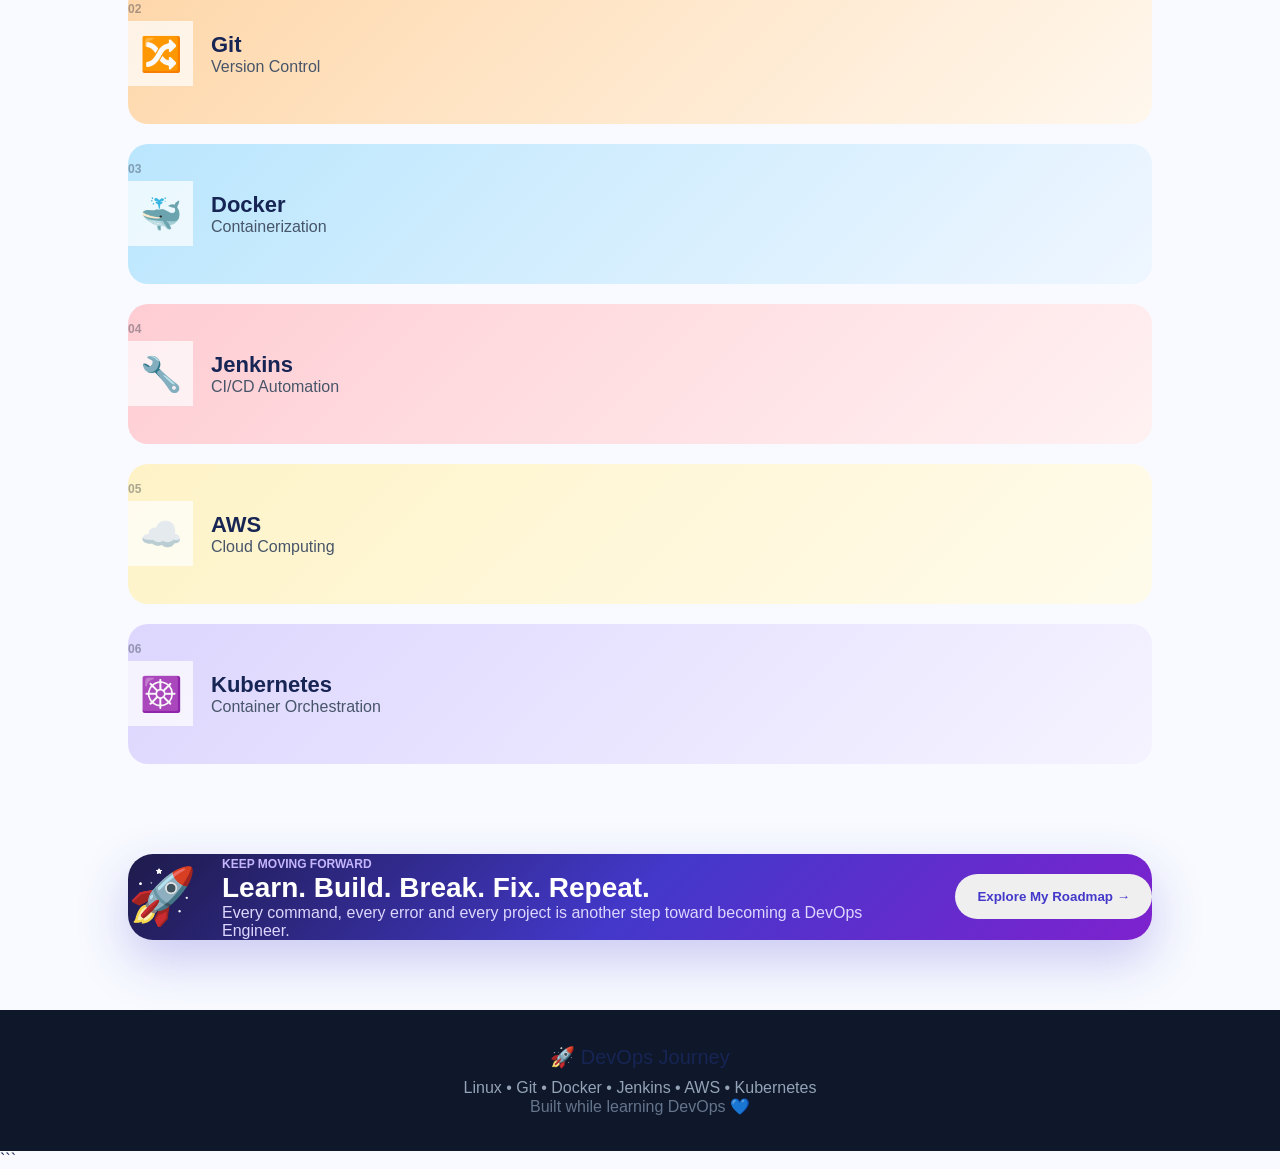
==== commit a5b8ab43: "composefile added" ====
--- a/simple-website/index.html
+++ b/simple-website/index.html
@@ -47,10 +47,7 @@
             ✨ MY DEVOPS JOURNEY
         </div>
 
-        <h1>
-            Hi, I'm
-            <span>Anityasundar</span> 👋
-        </h1>
+        <h1>Hi, I'm Anityasundar 👋 — Docker V2 🚀</h1>
 
         <h2>
             DevOps Learner
